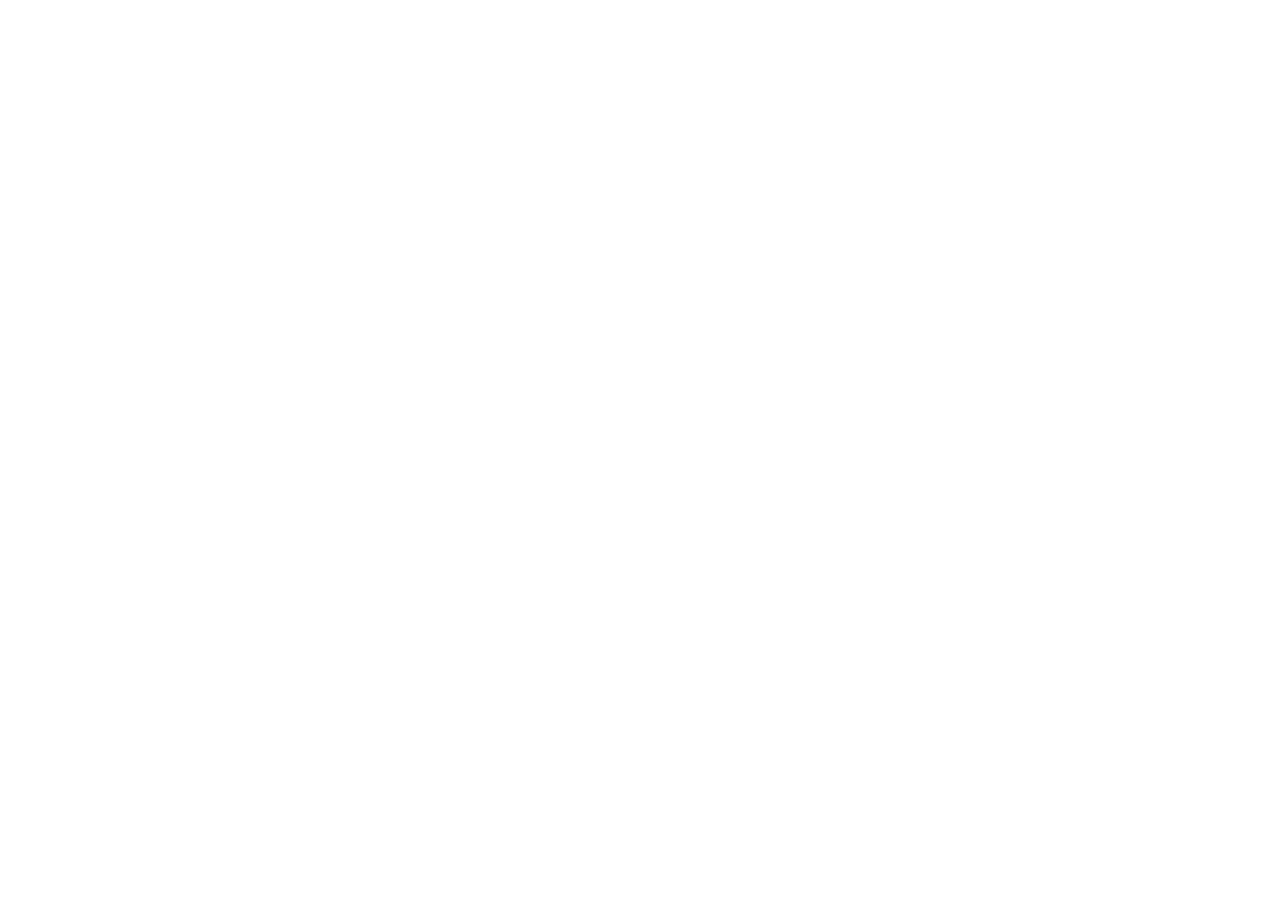
==== PHONEPE/index.html @ 1f53b9ea "phone pe" ====
<!DOCTYPE html>
<html lang="en">
<head>
    <meta charset="UTF-8">
    <meta name="viewport" content="width=device-width, initial-scale=1.0">
    <title>phone pe</title>
</head>
<body>
    
</body>
<script src="./phone pe.js"></script>
</html>
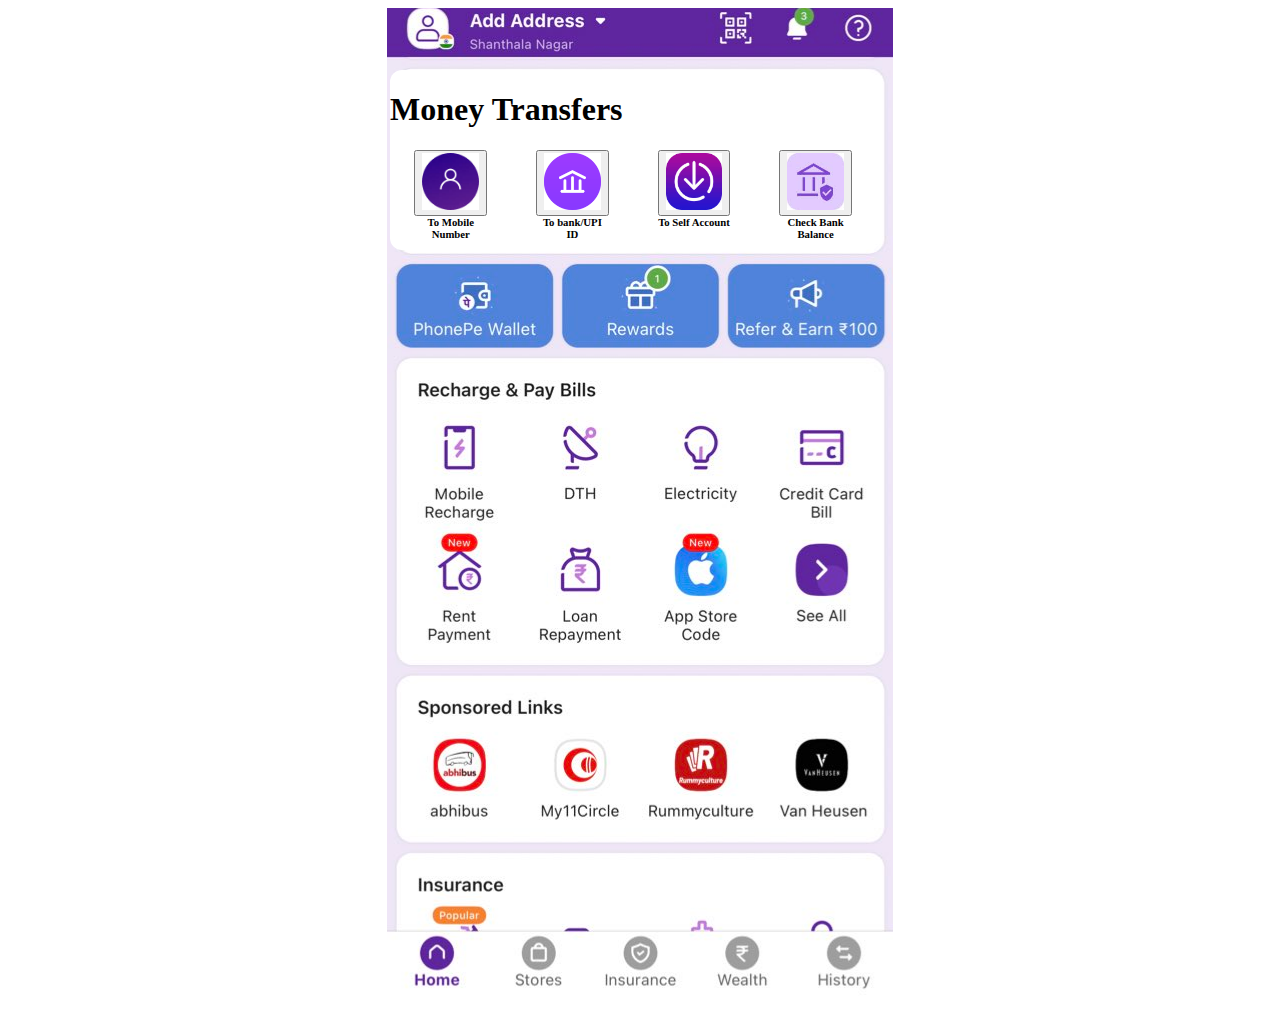
==== commit b109c927: "updet" ====
--- a/PHONEPE/index.html
+++ b/PHONEPE/index.html
@@ -1,12 +1,44 @@
 <!DOCTYPE html>
 <html lang="en">
+
 <head>
     <meta charset="UTF-8">
     <meta name="viewport" content="width=device-width, initial-scale=1.0">
     <title>phone pe</title>
 </head>
+<link rel="stylesheet" href="./index.css">
+
 <body>
     
+    <div id="container">
+        <div>
+        <span id="sendmoney"></span>
+           
+            <h1>Money Transfers</h1>
+            <div>
+                <div>
+                    <button id="tomobile"><img src="./to mobile.jpeg" alt=""></button>
+                    <h6>To Mobile Number</h6>
+                </div>
+
+                <div><button id="tobank"><img src="./to bank ac.png" alt=""></button>
+                <h6>To bank/UPI ID</h6>
+                </div>
+
+                <div><button id="to self"><img src="./to self.jpeg" alt=""></button>
+                <h6>To Self Account</h6>
+            </div>
+
+                <div><button id="chackbalance"><img src="./bank ac.jpeg" alt=""></button>
+                    <h6>Check Bank Balance</h6>
+                </div>
+                
+            </div>
+        </div>
+       
+    </div>
+   <!-- <input type="text" placeholder=""> -->
 </body>
 <script src="./phone pe.js"></script>
+
 </html>--- a/PHONEPE/index.css
+++ b/PHONEPE/index.css
@@ -0,0 +1,99 @@
+#container {
+    background-image: url(./image/phone\ pe\ interfas.jpg);
+    width: 40%;
+    background-position: center center;
+    background-repeat: no-repeat;
+    /* background-size: 500px 1000px; */
+    height: 1000px;
+    margin: auto;
+}
+
+#container>div {
+    background-color: white;
+    width: 38%;
+    height: 180px;
+    margin: auto;
+    border-radius: 12px;
+    position: absolute;
+    justify-content: center;
+    top: 70px;
+    left: 390px;
+}
+
+#container>div>div {
+    margin: auto;
+    /* height: 100px; */
+    /* border-radius: 12px; */
+    display: flex;
+    justify-content: space-around;
+    /* align-items: center; */
+}
+
+#container>div>div>div {
+    width: 15%;
+
+}
+
+#container>div>div>div>button>img {
+    width: 100%;
+    border: none;
+    cursor: pointer;
+}
+
+#container>div>div>div>h6 {
+    padding: 0px;
+    margin: 0px;
+    text-align: center;
+}
+#sendmoney{
+   
+}
+.salectcontect{
+    height: 600px;
+    width: 38%;
+    margin: auto;
+    background-color:white;
+    color: rgb(16, 16, 16);
+    border: solid 2px rgb(11, 11, 240);
+     position: fixed;  
+    top: 8px;
+    text-align: center;
+   /* display: grid; */
+    /* flex-direction: column; */
+  
+}
+.bgblue{
+    height: 50px;
+    width: 100%;
+    background-color: rgb(66, 9, 128);
+    color: white;
+    margin: 0px;
+    display: block;
+}
+
+.inputtext{
+    /* text-align: center; */
+    height: 30px;
+    width: 80%;
+    background-color:whitesmoke;
+    color:black;
+    margin: auto;
+    margin-top: 30px;
+    display: block;
+    padding-left: 20px;
+    /* border: solid 2px red; */
+    border-radius: 22px;
+}
+.paybtn{
+    height: 30px;
+    width: 40%;
+    background-color:rgb(101, 9, 147);
+    color:white;
+    margin: auto;
+    margin-top: 30px;
+    display: block;
+    /* padding-left: 20px; */
+    /* border: solid 2px red; */
+    border-radius: 22px;
+    cursor: pointer;
+}
